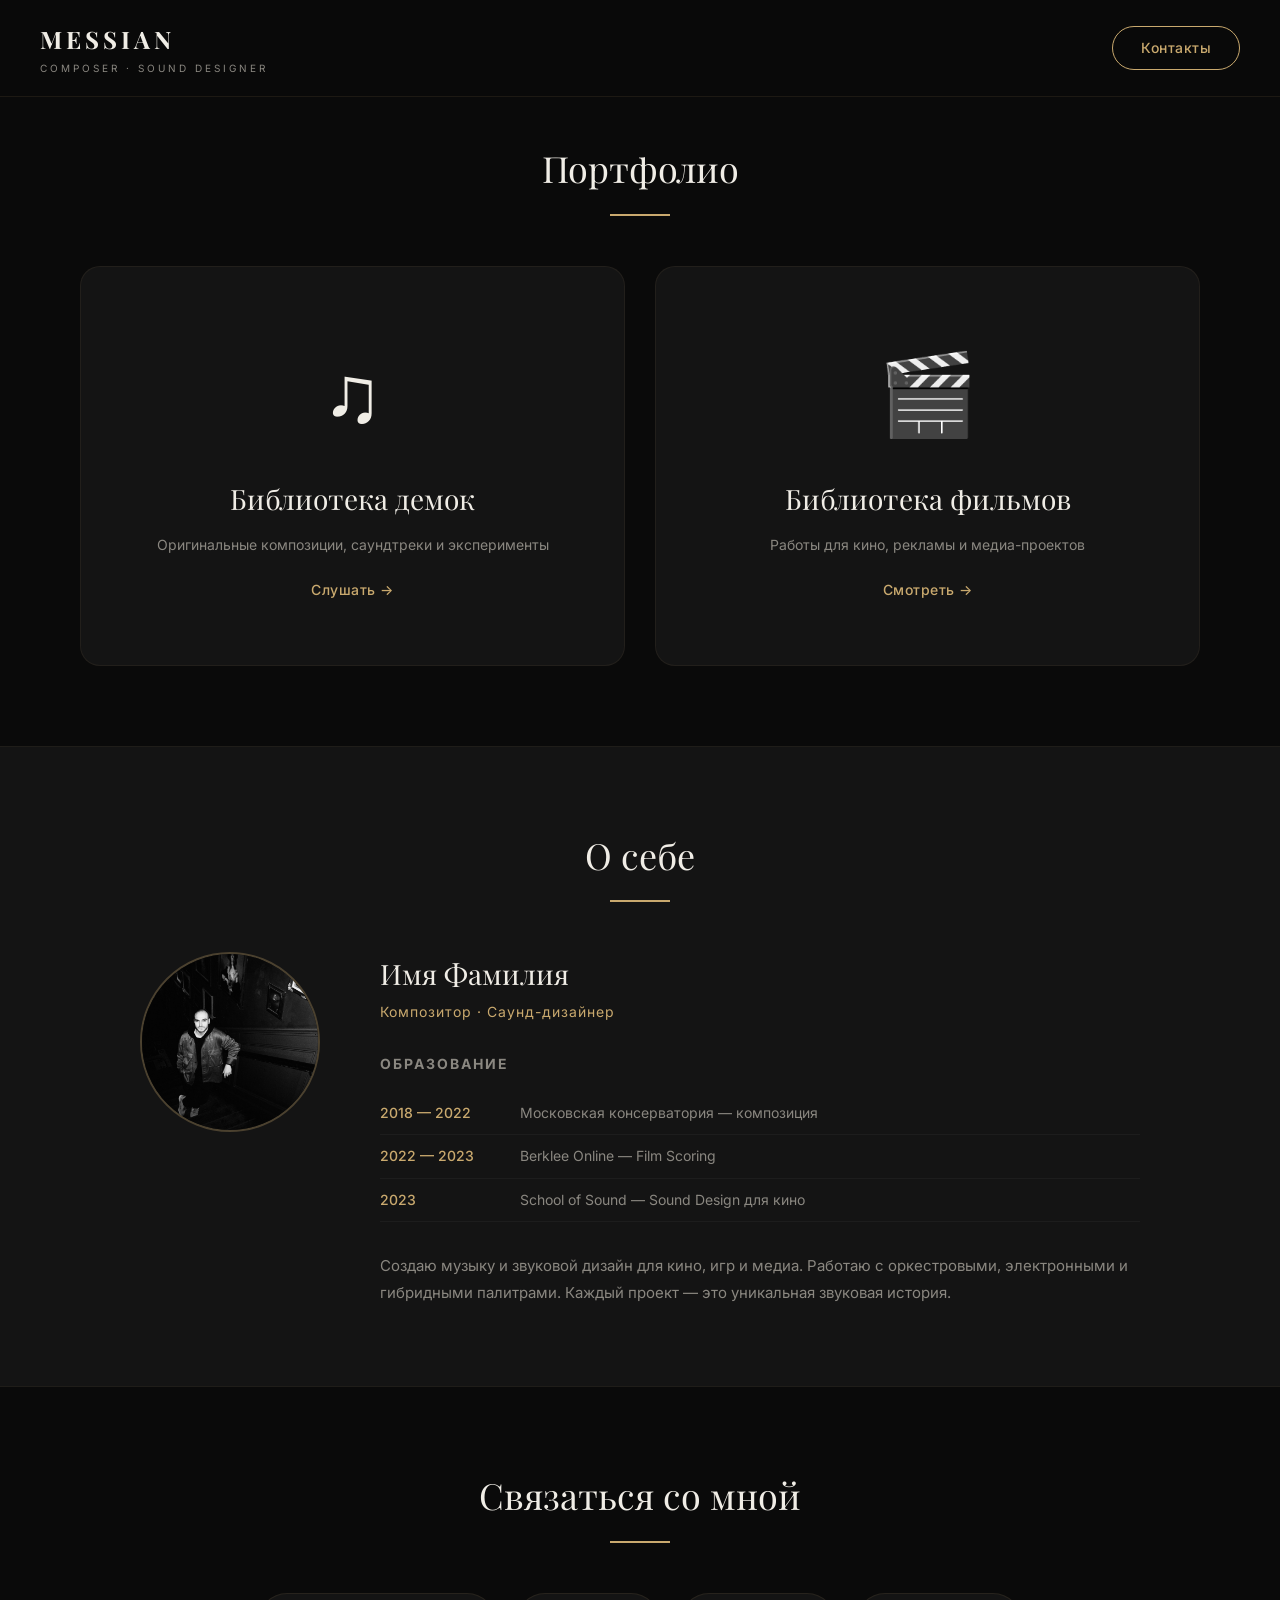
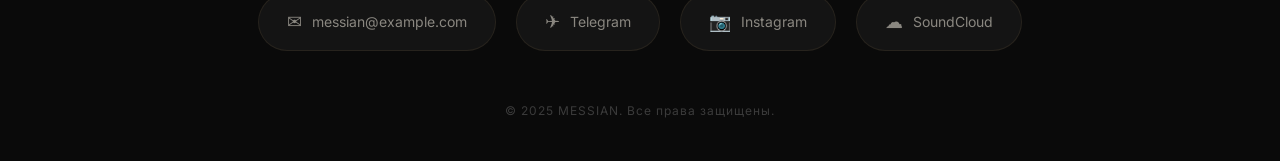
==== index.html @ 5bd3bd20 "Первая версия сайта" ====
<!DOCTYPE html>
<html lang="ru">
<head>
    <meta charset="UTF-8">
    <meta name="viewport" content="width=device-width, initial-scale=1.0">
    <title>MESSIAN — Composer & Sound Designer</title>
    <link rel="stylesheet" href="css/styles.css">
    <!-- Шрифты Google -->
    <link rel="preconnect" href="https://fonts.googleapis.com">
    <link href="https://fonts.googleapis.com/css2?family=Playfair+Display:wght@400;700&family=Inter:wght@300;400;500;600&display=swap" rel="stylesheet">
</head>
<body>

    <!-- ====== БЛОК 1: ШАПКА ====== -->
    <header class="header">
        <div class="header__inner">
            <a href="index.html" class="logo">
                <span class="logo__name">MESSIAN</span>
                <span class="logo__sub">composer · sound designer</span>
            </a>
            <a href="#contacts" class="btn btn--outline">Контакты</a>
        </div>
    </header>

    <!-- ====== БЛОК 2: ДВЕ КАРТОЧКИ ====== -->
    <section class="cards">
        <h2 class="section-title">Портфолио</h2>
        <div class="cards__grid">

            <!-- Карточка 1 — Демки -->
            <a href="demos.html" class="card">
                <div class="card__icon">♫</div>
                <div class="card__overlay">
                    <h3 class="card__title">Библиотека демок</h3>
                    <p class="card__desc">Оригинальные композиции, саундтреки и эксперименты</p>
                    <span class="card__link">Слушать →</span>
                </div>
            </a>

            <!-- Карточка 2 — Фильмы -->
            <a href="films.html" class="card card--films">
                <div class="card__icon">🎬</div>
                <div class="card__overlay">
                    <h3 class="card__title">Библиотека фильмов</h3>
                    <p class="card__desc">Работы для кино, рекламы и медиа-проектов</p>
                    <span class="card__link">Смотреть →</span>
                </div>
            </a>

        </div>
    </section>

    <!-- ====== БЛОК 3: О СЕБЕ ====== -->
    <section class="about">
        <div class="about__inner">
            <h2 class="section-title">О себе</h2>
            <div class="about__content">
               <div class="about__photo">
    <img src="assets/images/photo.jpg" alt="Фото" class="about__photo-img">
</div>
                <div class="about__text">
                    <h3>Имя Фамилия</h3>
                    <p class="about__role">Композитор · Саунд-дизайнер</p>

                    <div class="about__education">
                        <h4>Образование</h4>
                        <ul>
                            <li>
                                <span class="year">2018 — 2022</span>
                                <span class="place">Московская консерватория — композиция</span>
                            </li>
                            <li>
                                <span class="year">2022 — 2023</span>
                                <span class="place">Berklee Online — Film Scoring</span>
                            </li>
                            <li>
                                <span class="year">2023</span>
                                <span class="place">School of Sound — Sound Design для кино</span>
                            </li>
                        </ul>
                    </div>

                    <p class="about__bio">
                        Создаю музыку и звуковой дизайн для кино, игр и медиа.
                        Работаю с оркестровыми, электронными и гибридными палитрами.
                        Каждый проект — это уникальная звуковая история.
                    </p>
                </div>
            </div>
        </div>
    </section>

    <!-- ====== БЛОК 4: ПОДВАЛ / КОНТАКТЫ ====== -->
    <footer id="contacts" class="footer">
        <div class="footer__inner">
            <h2 class="section-title section-title--light">Связаться со мной</h2>
            <div class="footer__contacts">
                <a href="mailto:messian@example.com" class="footer__link">
                    <span class="footer__icon">✉</span>
                    messian@example.com
                </a>
                <a href="https://t.me/messian" target="_blank" class="footer__link">
                    <span class="footer__icon">✈</span>
                    Telegram
                </a>
                <a href="https://instagram.com/messian" target="_blank" class="footer__link">
                    <span class="footer__icon">📷</span>
                    Instagram
                </a>
                <a href="https://soundcloud.com/messian" target="_blank" class="footer__link">
                    <span class="footer__icon">☁</span>
                    SoundCloud
                </a>
            </div>
            <p class="footer__copy">© 2025 MESSIAN. Все права защищены.</p>
        </div>
    </footer>

    <script src="js/script.js"></script>
</body>
</html>
---- css/styles.css ----
/* ============================================
   ПЕРЕМЕННЫЕ И СБРОС
   ============================================ */
:root {
    --bg-dark: #0a0a0a;
    --bg-card: #141414;
    --bg-card-hover: #1a1a1a;
    --text-main: #f0ede6;
    --text-muted: #8a8780;
    --accent: #c9a96e;
    --accent-hover: #dbbf8a;
    --vinyl-black: #1a1a1a;
    --font-heading: 'Playfair Display', Georgia, serif;
    --font-body: 'Inter', -apple-system, sans-serif;
}

*,
*::before,
*::after {
    margin: 0;
    padding: 0;
    box-sizing: border-box;
}

html {
    scroll-behavior: smooth;
}

body {
    font-family: var(--font-body);
    background: var(--bg-dark);
    color: var(--text-main);
    line-height: 1.6;
    overflow-x: hidden;
}

a {
    text-decoration: none;
    color: inherit;
}

ul {
    list-style: none;
}

img {
    display: block;
    max-width: 100%;
}

/* ============================================
   КНОПКА
   ============================================ */
.btn {
    display: inline-block;
    padding: 10px 28px;
    border-radius: 30px;
    font-size: 14px;
    font-weight: 500;
    letter-spacing: 0.5px;
    transition: all 0.3s ease;
    cursor: pointer;
}

.btn--outline {
    border: 1.5px solid var(--accent);
    color: var(--accent);
}

.btn--outline:hover {
    background: var(--accent);
    color: var(--bg-dark);
}

/* ============================================
   ШАПКА
   ============================================ */
.header {
    position: fixed;
    top: 0;
    left: 0;
    width: 100%;
    z-index: 100;
    padding: 20px 40px;
    background: rgba(10, 10, 10, 0.85);
    backdrop-filter: blur(20px);
    -webkit-backdrop-filter: blur(20px);
    border-bottom: 1px solid rgba(201, 169, 110, 0.1);
}

.header__inner {
    max-width: 1200px;
    margin: 0 auto;
    display: flex;
    justify-content: space-between;
    align-items: center;
}

.logo {
    display: flex;
    flex-direction: column;
}

.logo__name {
    font-family: var(--font-heading);
    font-size: 24px;
    font-weight: 700;
    letter-spacing: 4px;
    color: var(--text-main);
}

.logo__sub {
    font-size: 10px;
    letter-spacing: 3px;
    color: var(--text-muted);
    text-transform: uppercase;
    margin-top: 2px;
}

/* ============================================
   СЕКЦИЯ ЗАГОЛОВКОВ
   ============================================ */
.section-title {
    font-family: var(--font-heading);
    font-size: 36px;
    font-weight: 400;
    text-align: center;
    margin-bottom: 50px;
    color: var(--text-main);
    position: relative;
}

.section-title::after {
    content: '';
    display: block;
    width: 60px;
    height: 2px;
    background: var(--accent);
    margin: 16px auto 0;
}

.section-title--light {
    color: var(--text-main);
}

/* ============================================
   БЛОК 2: КАРТОЧКИ
   ============================================ */
.cards {
    padding: 140px 40px 80px;
    max-width: 1200px;
    margin: 0 auto;
}

.cards__grid {
    display: grid;
    grid-template-columns: 1fr 1fr;
    gap: 30px;
}

.card {
    position: relative;
    height: 400px;
    border-radius: 20px;
    background: var(--bg-card);
    border: 1px solid rgba(201, 169, 110, 0.08);
    overflow: hidden;
    display: flex;
    flex-direction: column;
    align-items: center;
    justify-content: center;
    transition: all 0.4s ease;
    cursor: pointer;
}

.card:hover {
    transform: translateY(-8px);
    border-color: rgba(201, 169, 110, 0.25);
    box-shadow: 0 30px 80px rgba(0, 0, 0, 0.5);
}

.card__icon {
    font-size: 80px;
    margin-bottom: 20px;
    transition: transform 0.4s ease;
}

.card:hover .card__icon {
    transform: scale(1.1);
}

.card__overlay {
    text-align: center;
    padding: 0 30px;
}

.card__title {
    font-family: var(--font-heading);
    font-size: 28px;
    font-weight: 400;
    margin-bottom: 12px;
}

.card__desc {
    font-size: 14px;
    color: var(--text-muted);
    margin-bottom: 20px;
    line-height: 1.7;
}

.card__link {
    font-size: 14px;
    color: var(--accent);
    font-weight: 500;
    letter-spacing: 0.5px;
    transition: color 0.3s;
}

.card:hover .card__link {
    color: var(--accent-hover);
}

/* ============================================
   БЛОК 3: О СЕБЕ
   ============================================ */
.about {
    padding: 80px 40px;
    background: var(--bg-card);
    border-top: 1px solid rgba(201, 169, 110, 0.06);
    border-bottom: 1px solid rgba(201, 169, 110, 0.06);
}

.about__inner {
    max-width: 1000px;
    margin: 0 auto;
}

.about__content {
    display: flex;
    gap: 60px;
    align-items: flex-start;
}

.about__photo {
    flex-shrink: 0;
}

.about__photo-placeholder {
    width: 180px;
    height: 180px;
    border-radius: 50%;
    background: linear-gradient(135deg, var(--accent), #8a6d3b);
    display: flex;
    align-items: center;
    justify-content: center;
    font-family: var(--font-heading);
    font-size: 64px;
    color: var(--bg-dark);
}

.about__photo-img {
    width: 180px;
    height: 180px;
    border-radius: 50%;
    object-fit: cover;
    border: 2px solid rgba(201, 169, 110, 0.3);
}

.about__text h3 {
    font-family: var(--font-heading);
    font-size: 28px;
    font-weight: 400;
    margin-bottom: 4px;
}

.about__role {
    color: var(--accent);
    font-size: 14px;
    letter-spacing: 1px;
    margin-bottom: 30px;
}

.about__education h4 {
    font-size: 14px;
    text-transform: uppercase;
    letter-spacing: 2px;
    color: var(--text-muted);
    margin-bottom: 16px;
}

.about__education ul {
    margin-bottom: 30px;
}

.about__education li {
    display: flex;
    gap: 20px;
    padding: 10px 0;
    border-bottom: 1px solid rgba(255, 255, 255, 0.04);
    font-size: 14px;
}

.about__education .year {
    color: var(--accent);
    font-weight: 500;
    white-space: nowrap;
    min-width: 120px;
}

.about__education .place {
    color: var(--text-muted);
}

.about__bio {
    font-size: 15px;
    color: var(--text-muted);
    line-height: 1.8;
}

/* ============================================
   БЛОК 4: ПОДВАЛ
   ============================================ */
.footer {
    padding: 80px 40px 40px;
    background: var(--bg-dark);
}

.footer__inner {
    max-width: 800px;
    margin: 0 auto;
    text-align: center;
}

.footer__contacts {
    display: flex;
    flex-wrap: wrap;
    justify-content: center;
    gap: 20px;
    margin-bottom: 50px;
}

.footer__link {
    display: flex;
    align-items: center;
    gap: 10px;
    padding: 14px 28px;
    border-radius: 50px;
    background: var(--bg-card);
    border: 1px solid rgba(201, 169, 110, 0.1);
    font-size: 14px;
    color: var(--text-muted);
    transition: all 0.3s ease;
}

.footer__link:hover {
    border-color: var(--accent);
    color: var(--accent);
    transform: translateY(-2px);
}

.footer__icon {
    font-size: 18px;
}

.footer__copy {
    font-size: 12px;
    color: rgba(255, 255, 255, 0.2);
    letter-spacing: 1px;
}

/* ============================================
   СТРАНИЦА ДЕМОК — HERO
   ============================================ */
.page-demos {
    overflow-x: hidden;
}

.demos-hero {
    padding: 130px 40px 40px;
    text-align: center;
}

.demos-hero h1 {
    font-family: var(--font-heading);
    font-size: 48px;
    font-weight: 400;
    margin-bottom: 10px;
}

.demos-hero p {
    color: var(--text-muted);
    font-size: 16px;
}

.demos-hero__hint {
    margin-top: 10px;
    font-size: 13px !important;
    color: var(--accent) !important;
    letter-spacing: 3px;
    animation: pulse-hint 2s ease-in-out infinite;
}

@keyframes pulse-hint {
    0%, 100% { opacity: 0.4; }
    50% { opacity: 1; }
}

/* ============================================
   ВИНИЛОВАЯ ГАЛЕРЕЯ
   ============================================ */
.vinyl-gallery {
    padding: 40px 0 100px;
    overflow-x: auto;
    overflow-y: hidden;
    -webkit-overflow-scrolling: touch;
}

.vinyl-gallery::-webkit-scrollbar {
    height: 6px;
}

.vinyl-gallery::-webkit-scrollbar-track {
    background: var(--bg-card);
}

.vinyl-gallery::-webkit-scrollbar-thumb {
    background: var(--accent);
    border-radius: 3px;
}

.vinyl-track {
    display: flex;
    gap: 100px;
    padding: 40px 80px;
    width: max-content;
}

/* --- Один элемент пластинки --- */
.vinyl-item {
    display: flex;
    flex-direction: column;
    align-items: center;
    cursor: pointer;
    position: relative;
    width: 300px;
    flex-shrink: 0;
}

/* --- Конверт (обложка) --- */
.vinyl-sleeve {
    width: 280px;
    height: 280px;
    border-radius: 8px;
    overflow: hidden;
    box-shadow: 0 10px 40px rgba(0, 0, 0, 0.6);
    position: relative;
    z-index: 2;
    transition: all 0.6s cubic-bezier(0.4, 0, 0.2, 1);
}

/* При наведении — обложка чуть сдвигается влево */
.vinyl-item:hover .vinyl-sleeve {
    transform: translateX(-40px);
}

/* При нажатии (playing) — обложка исчезает */
/* Обложка начинает исчезать уже на шаге returning */
.vinyl-item.returning .vinyl-sleeve {
    opacity: 0;
    transform: scale(0.9);
    pointer-events: none;
    transition: all 0.8s cubic-bezier(0.25, 0.1, 0.25, 1);
}
.vinyl-item.playing .vinyl-sleeve {
    opacity: 0;
    transform: scale(0.8);
    pointer-events: none;
}

.vinyl-sleeve__img {
    width: 100%;
    height: 100%;
    object-fit: cover;
}

/* --- Виниловый диск --- */
.vinyl-disc {
    width: 260px;
    height: 260px;
    border-radius: 50%;
    position: absolute;
    top: 10px;
    left: 50%;
    transform: translateX(-50%);
    z-index: 1;
    display: flex;
    align-items: center;
    justify-content: center;
    transition: all 0.8s cubic-bezier(0.25, 0.1, 0.25, 1);

    /* ЭТО ГЛАВНОЕ — чёрный винил */
    background-color: #111;
    background-image: radial-gradient(
        circle,
        #333 0%,
        #1a1a1a 20%,
        #2a2a2a 21%,
        #1a1a1a 23%,
        #2a2a2a 24%,
        #1a1a1a 30%,
        #2a2a2a 31%,
        #1a1a1a 37%,
        #2a2a2a 38%,
        #1a1a1a 44%,
        #2a2a2a 45%,
        #1a1a1a 50%,
        #222 51%,
        #1a1a1a 56%,
        #222 57%,
        #1a1a1a 62%,
        #222 63%,
        #1a1a1a 68%,
        #222 69%,
        #1a1a1a 74%,
        #222 75%,
        #1a1a1a 80%,
        #222 81%,
        #1a1a1a 86%,
        #222 87%,
        #1a1a1a 92%,
        #222 93%,
        #111 100%
    );
    box-shadow: 0 4px 30px rgba(0, 0, 0, 0.5);
}

/* При наведении — выглядывает справа */
.vinyl-item:hover .vinyl-disc {
    transform: translateX(-30%);
}

/* Шаг returning — плавно в центр */
.vinyl-item.returning .vinyl-disc {
    transform: translateX(-50%);
    z-index: 3;
    box-shadow: 0 0 60px rgba(201, 169, 110, 0.15);
    transition: all 0.8s cubic-bezier(0.25, 0.1, 0.25, 1);
}

/* Шаг playing — крутится */
.vinyl-item.playing .vinyl-disc {
    transform: translateX(-50%);
    z-index: 3;
    animation: spin 2s linear infinite;
    box-shadow: 0 0 60px rgba(201, 169, 110, 0.15);
    transition: none;
}

/* Бороздки поверх диска */
.vinyl-disc__grooves {
    position: absolute;
    top: 0;
    left: 0;
    width: 100%;
    height: 100%;
    border-radius: 50%;
    pointer-events: none;
    background: repeating-radial-gradient(
        circle at center,
        transparent 0px,
        transparent 3px,
        rgba(255, 255, 255, 0.03) 3px,
        rgba(255, 255, 255, 0.03) 4px
    );
}

/* Маленький лейбл в центре — ТОЛЬКО 90px! */
.vinyl-disc__label {
    width: 90px;
    height: 90px;
    min-width: 90px;
    min-height: 90px;
    max-width: 90px;
    max-height: 90px;
    border-radius: 50%;
    overflow: hidden;
    position: relative;
    z-index: 2;
    border: 3px solid #333;
    flex-shrink: 0;
}

.vinyl-disc__label-img {
    width: 100%;
    height: 100%;
    object-fit: cover;
    display: block;
}

/* Дырка в самом центре */
.vinyl-disc__hole {
    width: 12px;
    height: 12px;
    border-radius: 50%;
    background: var(--bg-dark);
    position: absolute;
    top: 50%;
    left: 50%;
    transform: translate(-50%, -50%);
    z-index: 3;
    border: 2px solid #333;
}

/* Вращение */
@keyframes spin {
    from {
        transform: translateX(-50%) rotate(0deg);
    }
    to {
        transform: translateX(-50%) rotate(360deg);
    }
}
 

/* --- Информация под пластинкой --- */
.vinyl-info {
    margin-top: 20px;
    text-align: center;
    z-index: 4;
    position: relative;
}

.vinyl-info__title {
    display: block;
    font-family: var(--font-heading);
    font-size: 18px;
    margin-bottom: 4px;
}

.vinyl-info__duration {
    font-size: 13px;
    color: var(--text-muted);
}

/* Описание — скрыто по умолчанию */
.vinyl-info__desc {
    max-height: 0;
    overflow: hidden;
    opacity: 0;
    margin-top: 0;
    font-size: 13px;
    color: var(--text-muted);
    line-height: 1.7;
    max-width: 280px;
    transition: all 0.5s ease;
}

/* Описание — появляется при playing */
.vinyl-item.playing .vinyl-info__desc {
    max-height: 200px;
    opacity: 1;
    margin-top: 14px;
}

/* --- Прогресс-бар --- */
.vinyl-progress {
    width: 200px;
    height: 26px;
    margin-top: 14px;
    z-index: 4;
    position: relative;
    cursor: default;
    display: flex;
    align-items: center;
}

.vinyl-item.playing .vinyl-progress {
    cursor: pointer;
}

/* Фоновая дорожка */
.vinyl-progress::before {
    content: '';
    position: absolute;
    left: 0;
    top: 50%;
    transform: translateY(-50%);
    width: 100%;
    height: 6px;
    background: rgba(255, 255, 255, 0.08);
    border-radius: 6px;
    pointer-events: none;
    transition: background 0.2s ease;
}

.vinyl-item.playing .vinyl-progress:hover::before {
    background: rgba(255, 255, 255, 0.15);
}

/* Заполненная часть */
.vinyl-progress__bar {
    width: 0%;
    height: 6px;
    background: var(--accent);
    border-radius: 6px;
    pointer-events: none;
    position: absolute;
    left: 0;
    top: 50%;
    transform: translateY(-50%);
}

/* Точка-ползунок */
.vinyl-progress__bar::after {
    content: '';
    position: absolute;
    right: -6px;
    top: 50%;
    transform: translateY(-50%) scale(0);
    width: 12px;
    height: 12px;
    border-radius: 50%;
    background: var(--accent);
    box-shadow: 0 0 8px rgba(201, 169, 110, 0.5);
    transition: transform 0.2s ease;
}

.vinyl-item.playing .vinyl-progress__bar::after {
    transform: translateY(-50%) scale(1);
}

.vinyl-item.playing .vinyl-progress:hover .vinyl-progress__bar::after {
    transform: translateY(-50%) scale(1.3);
}

/* Иконка play при наведении */
.vinyl-item::after {
    content: '▶';
    position: absolute;
    top: 120px;
    left: 50%;
    transform: translateX(-50%) scale(0);
    font-size: 28px;
    color: white;
    z-index: 10;
    background: rgba(0, 0, 0, 0.6);
    width: 56px;
    height: 56px;
    border-radius: 50%;
    display: flex;
    align-items: center;
    justify-content: center;
    transition: transform 0.3s ease;
    pointer-events: none;
}

.vinyl-item:hover:not(.playing)::after {
    transform: translateX(-50%) scale(1);
}

.vinyl-item.playing::after {
    content: '⏸';
    transform: translateX(-50%) scale(1);
    background: rgba(201, 169, 110, 0.3);
}

/* ============================================
   АДАПТИВНОСТЬ
   ============================================ */
@media (max-width: 768px) {
    .header {
        padding: 16px 20px;
    }

    .logo__name {
        font-size: 20px;
    }

    .cards {
        padding: 120px 20px 60px;
    }

    .cards__grid {
        grid-template-columns: 1fr;
        gap: 20px;
    }

    .card {
        height: 300px;
    }

    .about {
        padding: 60px 20px;
    }

    .about__content {
        flex-direction: column;
        align-items: center;
        text-align: center;
    }

    .about__education li {
        flex-direction: column;
        gap: 4px;
    }

    .section-title {
        font-size: 28px;
    }

    .demos-hero h1 {
        font-size: 32px;
    }

    .vinyl-track {
        padding: 20px 30px;
        gap: 50px;
    }

    .vinyl-item {
        width: 240px;
    }

    .vinyl-sleeve {
        width: 220px;
        height: 220px;
    }

    .vinyl-disc {
        width: 200px;
        height: 200px;
    }

    .footer__contacts {
        flex-direction: column;
        align-items: center;
    }
}

/* ============================================
   СТРАНИЦА ФИЛЬМОВ
   ============================================ */
.page-films {
    min-height: 100vh;
}

.films-hero {
    padding: 130px 40px 50px;
    text-align: center;
}

.films-hero h1 {
    font-family: var(--font-heading);
    font-size: 48px;
    font-weight: 400;
    margin-bottom: 10px;
}

.films-hero p {
    color: var(--text-muted);
    font-size: 16px;
}

/* --- Сетка --- */
.films-grid {
    padding: 20px 40px 80px;
}

.films-grid__inner {
    max-width: 1200px;
    margin: 0 auto;
    display: grid;
    grid-template-columns: repeat(auto-fill, minmax(250px, 1fr));
    gap: 30px;
}

/* --- Карточка фильма --- */
.film-card {
    cursor: pointer;
    transition: transform 0.4s ease;
}

.film-card:hover {
    transform: translateY(-6px);
}

/* Постер */
.film-card__poster {
    position: relative;
    aspect-ratio: 2 / 3;
    border-radius: 12px;
    overflow: hidden;
    background: var(--bg-card);
}

.film-card__poster img {
    width: 100%;
    height: 100%;
    object-fit: cover;
    transition: transform 0.5s ease;
}

.film-card:hover .film-card__poster img {
    transform: scale(1.05);
}

/* Ховер-оверлей */
.film-card__hover {
    position: absolute;
    top: 0;
    left: 0;
    width: 100%;
    height: 100%;
    background: rgba(0, 0, 0, 0.6);
    display: flex;
    flex-direction: column;
    align-items: center;
    justify-content: center;
    gap: 16px;
    opacity: 0;
    transition: opacity 0.3s ease;
}

.film-card:hover .film-card__hover {
    opacity: 1;
}

.film-card__play-icon {
    width: 64px;
    height: 64px;
    border-radius: 50%;
    background: rgba(201, 169, 110, 0.9);
    color: var(--bg-dark);
    font-size: 22px;
    display: flex;
    align-items: center;
    justify-content: center;
    padding-left: 4px;
    box-shadow: 0 10px 40px rgba(201, 169, 110, 0.3);
    transition: transform 0.2s ease;
}

.film-card:hover .film-card__play-icon:hover {
    transform: scale(1.1);
}

.film-card__category {
    font-size: 11px;
    text-transform: uppercase;
    letter-spacing: 2px;
    color: var(--accent);
}

/* Подпись под постером */
.film-card__info {
    padding: 14px 4px 0;
    display: flex;
    justify-content: space-between;
    align-items: baseline;
}

.film-card__title {
    font-family: var(--font-heading);
    font-size: 16px;
    font-weight: 400;
}

.film-card__year {
    font-size: 13px;
    color: var(--text-muted);
    flex-shrink: 0;
    margin-left: 12px;
}

/* ============================================
   ПОПАП ФИЛЬМА
   ============================================ */
.film-popup {
    position: fixed;
    top: 0;
    left: 0;
    width: 100%;
    height: 100%;
    z-index: 1000;
    display: flex;
    align-items: center;
    justify-content: center;
    opacity: 0;
    visibility: hidden;
    transition: all 0.3s ease;
}

.film-popup.active {
    opacity: 1;
    visibility: visible;
}

/* Затемнённый фон */
.film-popup__overlay {
    position: absolute;
    top: 0;
    left: 0;
    width: 100%;
    height: 100%;
    background: rgba(0, 0, 0, 0.92);
    backdrop-filter: blur(10px);
    -webkit-backdrop-filter: blur(10px);
}

/* Окно */
.film-popup__window {
    position: relative;
    width: 90%;
    max-width: 900px;
    max-height: 90vh;
    overflow-y: auto;
    z-index: 1;
    background: #111;
    border-radius: 16px;
    border: 1px solid rgba(201, 169, 110, 0.1);
    transform: scale(0.9) translateY(20px);
    transition: transform 0.3s ease;
}

.film-popup.active .film-popup__window {
    transform: scale(1) translateY(0);
}

/* Скроллбар внутри попапа */
.film-popup__window::-webkit-scrollbar {
    width: 4px;
}

.film-popup__window::-webkit-scrollbar-thumb {
    background: var(--accent);
    border-radius: 4px;
}

/* Кнопка закрыть */
.film-popup__close {
    position: absolute;
    top: 16px;
    right: 16px;
    width: 40px;
    height: 40px;
    border: none;
    background: rgba(255, 255, 255, 0.1);
    color: var(--text-main);
    font-size: 0;
    border-radius: 50%;
    cursor: pointer;
    z-index: 10;
    transition: all 0.3s ease;
    display: flex;
    align-items: center;
    justify-content: center;
    padding: 0;
    line-height: 1;
}

.film-popup__close::before,
.film-popup__close::after {
    content: '';
    position: absolute;
    width: 18px;
    height: 2px;
    background: var(--text-main);
    border-radius: 2px;
    transition: background 0.3s ease;
}

.film-popup__close::before {
    transform: rotate(45deg);
}

.film-popup__close::after {
    transform: rotate(-45deg);
}

.film-popup__close:hover::before,
.film-popup__close:hover::after {
    background: var(--bg-dark);
}

.film-popup__close:hover {
    background: var(--accent);
    color: var(--bg-dark);
}

/* --- Видеоплеер --- */
.film-popup__player {
    position: relative;
    width: 100%;
    aspect-ratio: 16 / 9;
    background: #000;
    border-radius: 16px 16px 0 0;
    overflow: hidden;
}

.film-popup__player video {
    width: 100%;
    height: 100%;
    object-fit: contain;
    display: block;
}

.film-popup__player iframe {
    width: 100%;
    height: 100%;
    border: none;
    display: block;
}

/* Заглушка когда нет видео */
.film-popup__no-video {
    width: 100%;
    height: 100%;
    display: flex;
    flex-direction: column;
    align-items: center;
    justify-content: center;
    color: var(--text-muted);
    font-size: 16px;
    gap: 12px;
}

.film-popup__no-video-icon {
    font-size: 48px;
    opacity: 0.3;
}

/* Кнопка fullscreen */
.film-popup__fullscreen {
    position: absolute;
    bottom: 16px;
    right: 16px;
    width: 44px;
    height: 44px;
    border: none;
    background: rgba(0, 0, 0, 0.6);
    color: var(--text-main);
    font-size: 22px;
    border-radius: 8px;
    cursor: pointer;
    transition: all 0.3s ease;
    display: flex;
    align-items: center;
    justify-content: center;
    z-index: 5;
}

.film-popup__fullscreen:hover {
    background: var(--accent);
    color: var(--bg-dark);
}

/* --- Информация --- */
.film-popup__info {
    padding: 30px 36px 36px;
}

.film-popup__category {
    display: inline-block;
    font-size: 11px;
    text-transform: uppercase;
    letter-spacing: 2px;
    color: var(--accent);
    padding: 5px 14px;
    background: rgba(201, 169, 110, 0.12);
    border-radius: 20px;
    margin-bottom: 16px;
}

.film-popup__title {
    font-family: var(--font-heading);
    font-size: 32px;
    font-weight: 400;
    margin-bottom: 14px;
}

.film-popup__meta {
    display: flex;
    gap: 20px;
    margin-bottom: 20px;
    font-size: 14px;
    color: var(--text-muted);
}

.film-popup__year {
    color: var(--accent);
    font-weight: 500;
}

.film-popup__desc {
    font-size: 15px;
    color: var(--text-muted);
    line-height: 1.8;
}

/* --- Адаптивность фильмов --- */
@media (max-width: 768px) {
    .films-hero {
        padding: 120px 20px 40px;
    }

    .films-hero h1 {
        font-size: 32px;
    }

    .films-grid {
        padding: 20px 20px 60px;
    }

    .films-grid__inner {
        grid-template-columns: repeat(auto-fill, minmax(150px, 1fr));
        gap: 16px;
    }

    .film-card__title {
        font-size: 14px;
    }

    .film-card__play-icon {
        width: 48px;
        height: 48px;
        font-size: 16px;
    }

    .film-popup__window {
        width: 95%;
    }

    .film-popup__info {
        padding: 20px;
    }

    .film-popup__title {
        font-size: 24px;
    }
}
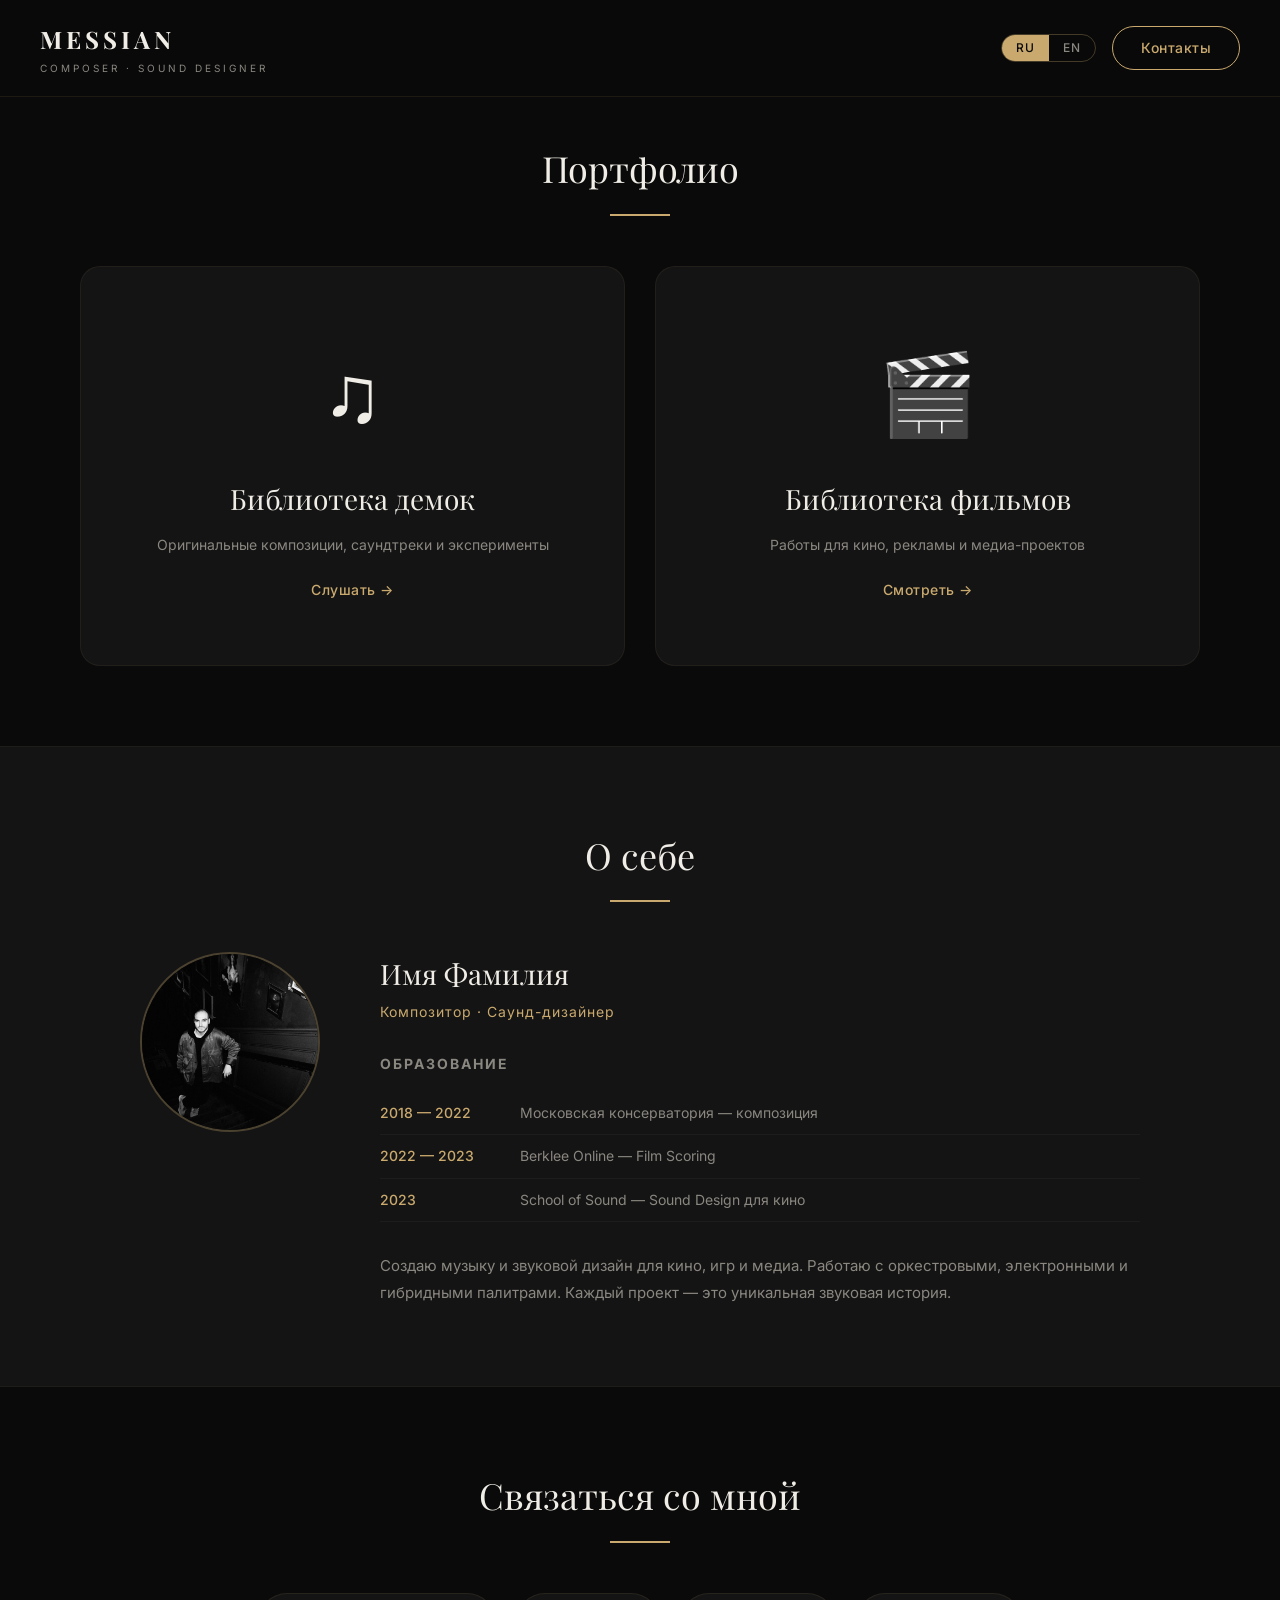
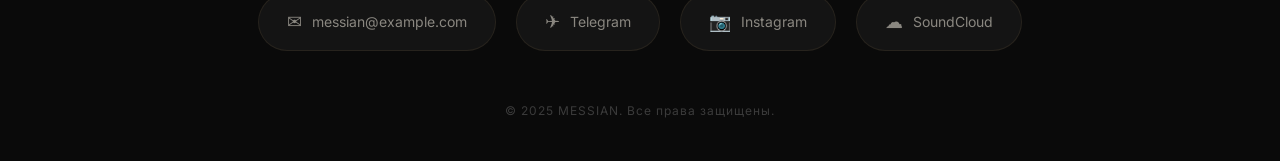
==== commit 8a409c40: "Initial commit: MESSIAN portfolio site with i18n support" ====
--- a/index.html
+++ b/index.html
@@ -18,22 +18,28 @@
                 <span class="logo__name">MESSIAN</span>
                 <span class="logo__sub">composer · sound designer</span>
             </a>
-            <a href="#contacts" class="btn btn--outline">Контакты</a>
+            <div class="header__actions">
+                <button class="lang-switch" aria-label="Switch language">
+                    <span class="lang-switch__ru active">RU</span>
+                    <span class="lang-switch__en">EN</span>
+                </button>
+                <a href="#contacts" class="btn btn--outline" data-i18n="contacts">Контакты</a>
+            </div>
         </div>
     </header>
 
     <!-- ====== БЛОК 2: ДВЕ КАРТОЧКИ ====== -->
     <section class="cards">
-        <h2 class="section-title">Портфолио</h2>
+        <h2 class="section-title" data-i18n="portfolio">Портфолио</h2>
         <div class="cards__grid">
 
             <!-- Карточка 1 — Демки -->
             <a href="demos.html" class="card">
                 <div class="card__icon">♫</div>
                 <div class="card__overlay">
-                    <h3 class="card__title">Библиотека демок</h3>
-                    <p class="card__desc">Оригинальные композиции, саундтреки и эксперименты</p>
-                    <span class="card__link">Слушать →</span>
+                    <h3 class="card__title" data-i18n="demos-card-title">Библиотека демок</h3>
+                    <p class="card__desc" data-i18n="demos-card-desc">Оригинальные композиции, саундтреки и эксперименты</p>
+                    <span class="card__link" data-i18n="demos-card-link">Слушать →</span>
                 </div>
             </a>
 
@@ -41,9 +47,9 @@
             <a href="films.html" class="card card--films">
                 <div class="card__icon">🎬</div>
                 <div class="card__overlay">
-                    <h3 class="card__title">Библиотека фильмов</h3>
-                    <p class="card__desc">Работы для кино, рекламы и медиа-проектов</p>
-                    <span class="card__link">Смотреть →</span>
+                    <h3 class="card__title" data-i18n="films-card-title">Библиотека фильмов</h3>
+                    <p class="card__desc" data-i18n="films-card-desc">Работы для кино, рекламы и медиа-проектов</p>
+                    <span class="card__link" data-i18n="films-card-link">Смотреть →</span>
                 </div>
             </a>
 
@@ -53,21 +59,21 @@
     <!-- ====== БЛОК 3: О СЕБЕ ====== -->
     <section class="about">
         <div class="about__inner">
-            <h2 class="section-title">О себе</h2>
+            <h2 class="section-title" data-i18n="about-title">О себе</h2>
             <div class="about__content">
                <div class="about__photo">
     <img src="assets/images/photo.jpg" alt="Фото" class="about__photo-img">
 </div>
                 <div class="about__text">
                     <h3>Имя Фамилия</h3>
-                    <p class="about__role">Композитор · Саунд-дизайнер</p>
+                    <p class="about__role" data-en="Composer · Sound Designer">Композитор · Саунд-дизайнер</p>
 
                     <div class="about__education">
-                        <h4>Образование</h4>
+                        <h4 data-i18n="education-title">Образование</h4>
                         <ul>
                             <li>
                                 <span class="year">2018 — 2022</span>
-                                <span class="place">Московская консерватория — композиция</span>
+                                <span class="place" data-en="Moscow Conservatory — Composition">Московская консерватория — композиция</span>
                             </li>
                             <li>
                                 <span class="year">2022 — 2023</span>
@@ -75,12 +81,12 @@
                             </li>
                             <li>
                                 <span class="year">2023</span>
-                                <span class="place">School of Sound — Sound Design для кино</span>
+                                <span class="place" data-en="School of Sound — Sound Design for Film">School of Sound — Sound Design для кино</span>
                             </li>
                         </ul>
                     </div>
 
-                    <p class="about__bio">
+                    <p class="about__bio" data-en="I create music and sound design for film, games, and media. I work with orchestral, electronic, and hybrid palettes. Every project is a unique sonic story.">
                         Создаю музыку и звуковой дизайн для кино, игр и медиа.
                         Работаю с оркестровыми, электронными и гибридными палитрами.
                         Каждый проект — это уникальная звуковая история.
@@ -93,7 +99,7 @@
     <!-- ====== БЛОК 4: ПОДВАЛ / КОНТАКТЫ ====== -->
     <footer id="contacts" class="footer">
         <div class="footer__inner">
-            <h2 class="section-title section-title--light">Связаться со мной</h2>
+            <h2 class="section-title section-title--light" data-i18n="contact-title">Связаться со мной</h2>
             <div class="footer__contacts">
                 <a href="mailto:messian@example.com" class="footer__link">
                     <span class="footer__icon">✉</span>
@@ -112,7 +118,7 @@
                     SoundCloud
                 </a>
             </div>
-            <p class="footer__copy">© 2025 MESSIAN. Все права защищены.</p>
+            <p class="footer__copy" data-i18n="copyright">© 2025 MESSIAN. Все права защищены.</p>
         </div>
     </footer>
 
--- a/css/styles.css
+++ b/css/styles.css
@@ -70,6 +70,45 @@
 .btn--outline:hover {
     background: var(--accent);
     color: var(--bg-dark);
+}
+
+/* ============================================
+   ПЕРЕКЛЮЧАТЕЛЬ ЯЗЫКА
+   ============================================ */
+.header__actions {
+    display: flex;
+    align-items: center;
+    gap: 16px;
+}
+
+.lang-switch {
+    display: flex;
+    border: 1px solid rgba(201, 169, 110, 0.3);
+    border-radius: 20px;
+    overflow: hidden;
+    background: transparent;
+    cursor: pointer;
+    padding: 0;
+}
+
+.lang-switch span {
+    padding: 7px 14px;
+    font-size: 12px;
+    letter-spacing: 1px;
+    font-family: var(--font-body);
+    font-weight: 500;
+    color: var(--text-muted);
+    transition: all 0.3s ease;
+    line-height: 1;
+}
+
+.lang-switch span.active {
+    background: var(--accent);
+    color: var(--bg-dark);
+}
+
+.lang-switch:hover {
+    border-color: var(--accent);
 }
 
 /* ============================================
@@ -831,6 +870,15 @@
         height: 200px;
     }
 
+    .header__actions {
+        gap: 10px;
+    }
+
+    .lang-switch span {
+        padding: 5px 10px;
+        font-size: 11px;
+    }
+
     .footer__contacts {
         flex-direction: column;
         align-items: center;
@@ -1039,13 +1087,13 @@
 /* Кнопка закрыть */
 .film-popup__close {
     position: absolute;
-    top: 16px;
-    right: 16px;
+    top: 12px;
+    right: 12px;
     width: 40px;
     height: 40px;
     border: none;
-    background: rgba(255, 255, 255, 0.1);
-    color: var(--text-main);
+    background: var(--accent);
+    color: var(--bg-dark);
     font-size: 0;
     border-radius: 50%;
     cursor: pointer;
@@ -1056,6 +1104,15 @@
     justify-content: center;
     padding: 0;
     line-height: 1;
+    box-shadow: 0 4px 16px rgba(0, 0, 0, 0.5);
+}
+
+.film-popup.gdrive .film-popup__close {
+    top: 12px;
+    right: 12px;
+    background: var(--accent);
+    width: 44px;
+    height: 44px;
 }
 
 .film-popup__close::before,
@@ -1064,7 +1121,7 @@
     position: absolute;
     width: 18px;
     height: 2px;
-    background: var(--text-main);
+    background: var(--bg-dark);
     border-radius: 2px;
     transition: background 0.3s ease;
 }
@@ -1077,14 +1134,9 @@
     transform: rotate(-45deg);
 }
 
-.film-popup__close:hover::before,
-.film-popup__close:hover::after {
-    background: var(--bg-dark);
-}
-
 .film-popup__close:hover {
-    background: var(--accent);
-    color: var(--bg-dark);
+    background: var(--text-main);
+    transform: scale(1.1);
 }
 
 /* --- Видеоплеер --- */
@@ -1230,6 +1282,13 @@
         width: 95%;
     }
 
+    .film-popup__close {
+        top: 8px;
+        right: 8px;
+        width: 36px;
+        height: 36px;
+    }
+
     .film-popup__info {
         padding: 20px;
     }
